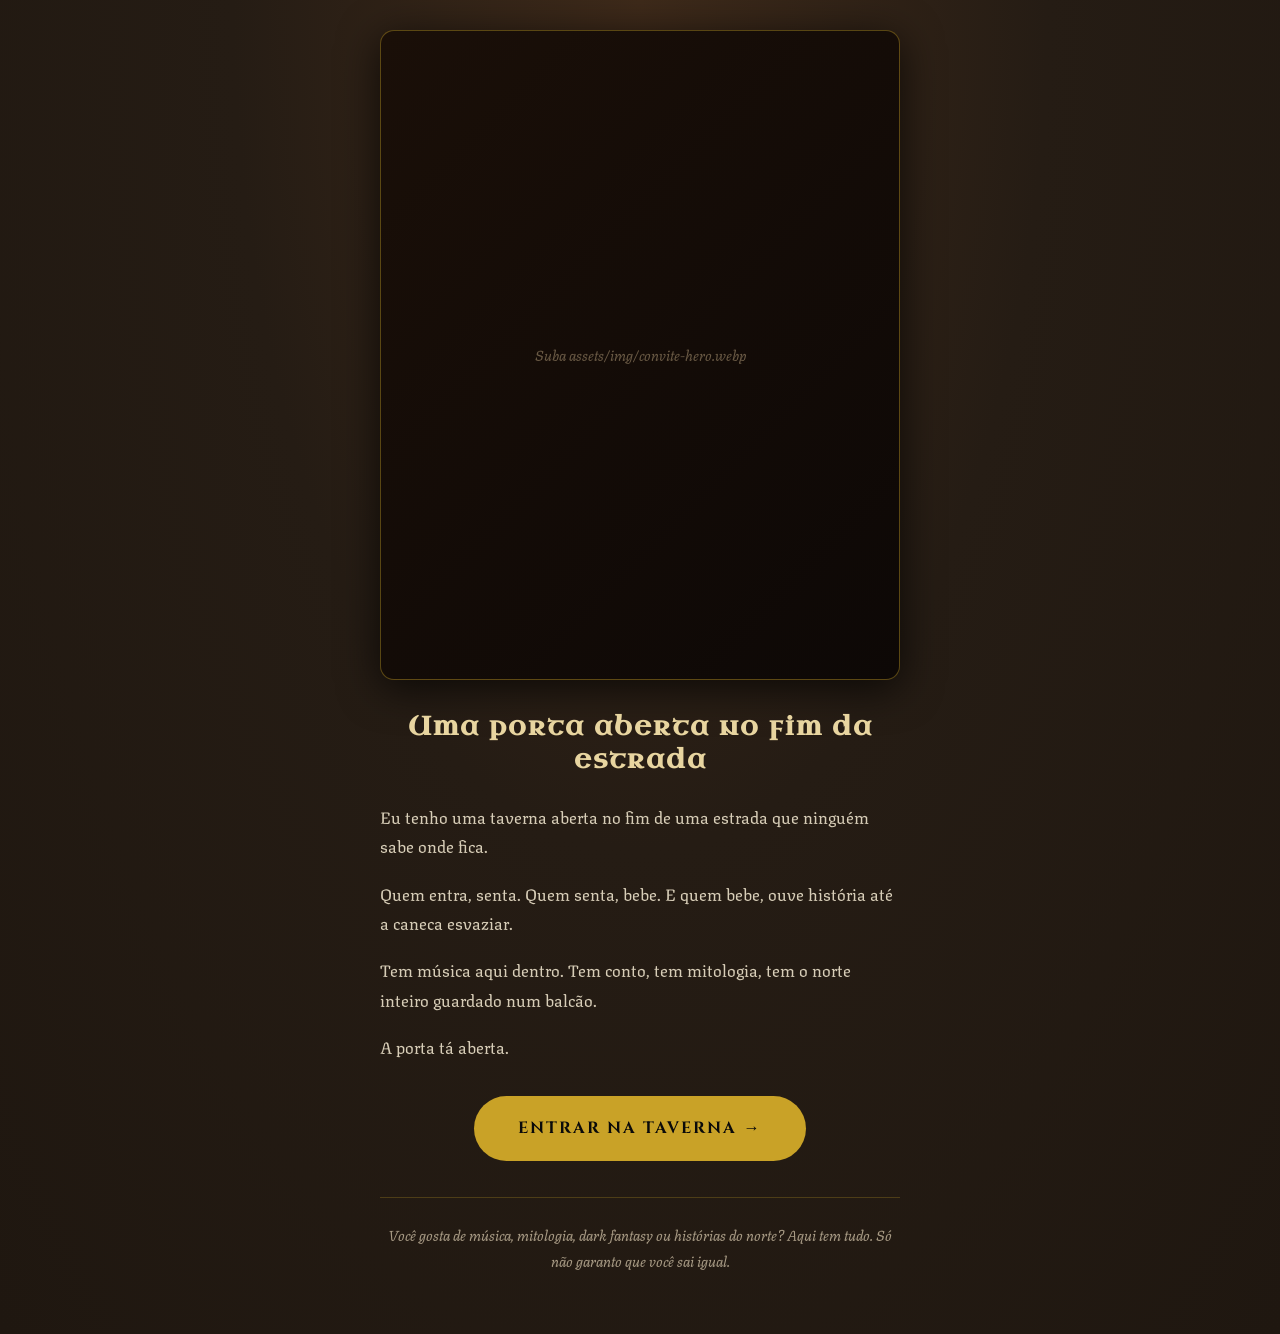
==== convite.html @ 56ba2ff3 "Convite: landing page para redirecionamento de live" ====
<!DOCTYPE html>
<html lang="pt-BR">
<head>
<meta charset="UTF-8">
<meta name="viewport" content="width=device-width, initial-scale=1.0">
<meta name="theme-color" content="#1a1410">
<title>Convite — Taverna Fenrir</title>
<meta name="description" content="Uma taverna aberta no fim de uma estrada que ninguém sabe onde fica.">
<link rel="preconnect" href="https://fonts.googleapis.com">
<link rel="preconnect" href="https://fonts.gstatic.com" crossorigin>
<link href="https://fonts.googleapis.com/css2?family=Cinzel:wght@400;700&family=Uncial+Antiqua&family=Texturina:ital,wght@0,400;0,500;1,400&display=swap" rel="stylesheet">
<style>
* { margin: 0; padding: 0; box-sizing: border-box; }
body {
  background-color: #1f1710;
  background-image: radial-gradient(ellipse at 50% 0%, #3e2a1a 0%, #251c14 45%, #1f1710 100%);
  color: #d8ceb8;
  font-family: 'Texturina', serif;
  font-size: 16px;
  line-height: 1.8;
  min-height: 100vh;
  padding: 30px 20px 60px;
}
.wrap { max-width: 520px; margin: 0 auto; }
.imagem {
  width: 100%;
  border-radius: 14px;
  overflow: hidden;
  margin-bottom: 30px;
  border: 1px solid rgba(201,162,39,.4);
  background: linear-gradient(135deg, #1a0f08, #0d0806);
  box-shadow: 0 8px 40px rgba(0,0,0,.7);
}
.imagem img { width: 100%; display: block; }
.imagem-placeholder {
  aspect-ratio: 4/5;
  display: flex;
  align-items: center;
  justify-content: center;
  color: #6a5a45;
  font-style: italic;
  font-size: .9rem;
  padding: 30px;
  text-align: center;
}
h1 {
  font-family: 'Uncial Antiqua', cursive;
  color: #e8d5a0;
  font-size: 1.6rem;
  letter-spacing: 2px;
  text-align: center;
  margin-bottom: 26px;
  line-height: 1.3;
}
p {
  margin-bottom: 18px;
  font-size: 1.02rem;
}
.cta {
  text-align: center;
  margin: 34px 0 20px;
}
.btn {
  display: inline-block;
  background: #c9a227;
  color: #0a0a0a;
  padding: 18px 44px;
  border: none;
  border-radius: 40px;
  font-family: 'Cinzel', serif;
  font-size: 1.02rem;
  font-weight: 700;
  letter-spacing: 2px;
  text-decoration: none;
  text-transform: uppercase;
  transition: all .3s;
  box-shadow: 0 0 0 0 rgba(201,162,39,.7);
  animation: pulse 2.2s infinite;
}
.btn:hover { background: #d4af37; transform: scale(1.03); }
@keyframes pulse {
  0%,100% { box-shadow: 0 0 0 0 rgba(201,162,39,.7); }
  50% { box-shadow: 0 0 0 18px rgba(201,162,39,0); }
}
.nota {
  margin-top: 36px;
  padding-top: 24px;
  border-top: 1px solid rgba(201,162,39,.25);
  font-size: .9rem;
  color: #a89b85;
  font-style: italic;
  text-align: center;
}
</style>
</head>
<body>
<div class="wrap">

  <div class="imagem">
    <img src="assets/img/convite-hero.webp" alt="Taverna Fenrir" onerror="this.parentElement.innerHTML='<div class=imagem-placeholder>Suba assets/img/convite-hero.webp</div>'">
  </div>

  <h1>Uma porta aberta no fim da estrada</h1>

  <p>Eu tenho uma taverna aberta no fim de uma estrada que ninguém sabe onde fica.</p>

  <p>Quem entra, senta. Quem senta, bebe. E quem bebe, ouve história até a caneca esvaziar.</p>

  <p>Tem música aqui dentro. Tem conto, tem mitologia, tem o norte inteiro guardado num balcão.</p>

  <p>A porta tá aberta.</p>

  <div class="cta">
    <a class="btn" href="index.html">Entrar na Taverna →</a>
  </div>

  <div class="nota">
    Você gosta de música, mitologia, dark fantasy ou histórias do norte? Aqui tem tudo. Só não garanto que você sai igual.
  </div>

</div>
</body>
</html>
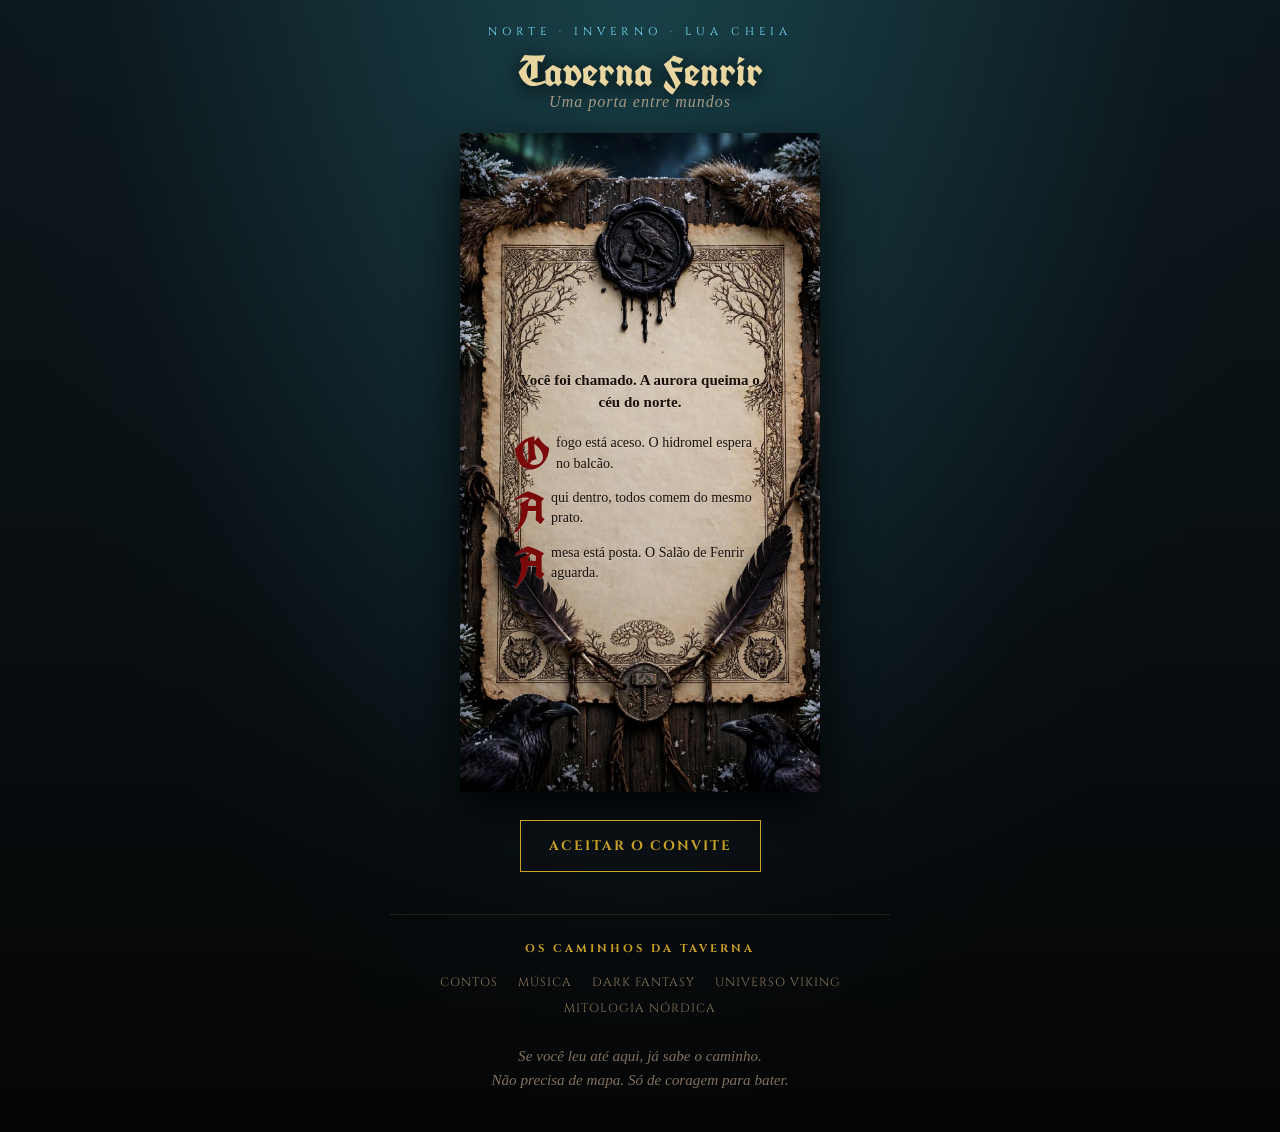
==== commit b9350be9: "Adiciona landing page do convite (v1)" ====
--- a/convite.html
+++ b/convite.html
@@ -3,121 +3,249 @@
 <head>
 <meta charset="UTF-8">
 <meta name="viewport" content="width=device-width, initial-scale=1.0">
-<meta name="theme-color" content="#1a1410">
+<meta name="theme-color" content="#0a1114">
 <title>Convite — Taverna Fenrir</title>
-<meta name="description" content="Uma taverna aberta no fim de uma estrada que ninguém sabe onde fica.">
-<link rel="preconnect" href="https://fonts.googleapis.com">
-<link rel="preconnect" href="https://fonts.gstatic.com" crossorigin>
-<link href="https://fonts.googleapis.com/css2?family=Cinzel:wght@400;700&family=Uncial+Antiqua&family=Texturina:ital,wght@0,400;0,500;1,400&display=swap" rel="stylesheet">
+
+<link href="https://fonts.googleapis.com/css2?family=Cinzel:wght@400;700&family=IM+Fell+English:ital@0;1&family=UnifrakturCook:wght@700&display=swap" rel="stylesheet">
+
 <style>
-* { margin: 0; padding: 0; box-sizing: border-box; }
+* {
+  margin: 0;
+  padding: 0;
+  box-sizing: border-box;
+}
+
 body {
-  background-color: #1f1710;
-  background-image: radial-gradient(ellipse at 50% 0%, #3e2a1a 0%, #251c14 45%, #1f1710 100%);
+  background:
+    radial-gradient(ellipse at 50% -10%, rgba(40,120,120,.4) 0%, transparent 60%),
+    radial-gradient(ellipse at 50% 0%, rgba(20,50,80,.3) 0%, transparent 70%),
+    linear-gradient(to bottom, #0d181c 0%, #0a1114 40%, #050505 100%);
   color: #d8ceb8;
-  font-family: 'Texturina', serif;
-  font-size: 16px;
-  line-height: 1.8;
+  font-family: 'IM Fell English', serif;
   min-height: 100vh;
-  padding: 30px 20px 60px;
-}
-.wrap { max-width: 520px; margin: 0 auto; }
-.imagem {
+  display: flex;
+  flex-direction: column;
+  align-items: center;
+  padding: 24px 12px 40px;
+}
+
+.header-convite {
+  text-align: center;
+  margin-bottom: 22px;
+  max-width: 500px;
   width: 100%;
-  border-radius: 14px;
-  overflow: hidden;
-  margin-bottom: 30px;
-  border: 1px solid rgba(201,162,39,.4);
-  background: linear-gradient(135deg, #1a0f08, #0d0806);
-  box-shadow: 0 8px 40px rgba(0,0,0,.7);
-}
-.imagem img { width: 100%; display: block; }
-.imagem-placeholder {
-  aspect-ratio: 4/5;
-  display: flex;
-  align-items: center;
-  justify-content: center;
-  color: #6a5a45;
+}
+
+.header-convite .kicker {
+  font-family: 'Cinzel', serif;
+  color: #7DE2FF;
+  font-size: .7rem;
+  letter-spacing: 5px;
+  text-transform: uppercase;
+  margin-bottom: 12px;
+}
+
+.header-convite h1 {
+  font-family: 'UnifrakturCook', cursive;
+  color: #e8d5a0;
+  font-size: 2.6rem;
+  line-height: 1;
+  text-shadow: 0 4px 20px rgba(0,0,0,.9);
+}
+
+.header-convite .subtitulo {
+  font-size: 1rem;
+  color: #a89b85;
   font-style: italic;
-  font-size: .9rem;
-  padding: 30px;
+  letter-spacing: 1px;
+}
+
+/* PERGAMINHO */
+.pergaminho-card {
+  position: relative;
+  width: 360px;
+  height: 659px;
+  flex: 0 0 auto;
+
+  background-image: url('assets/img/convite-pergaminho.webp');
+  background-size: 100% 100%;
+  background-position: center;
+  background-repeat: no-repeat;
+
+  border-radius: 4px;
+  box-shadow: 0 20px 50px rgba(0,0,0,.9);
+  margin-bottom: 28px;
+}
+
+/* AREA DE TEXTO */
+.caixa-texto {
+  position: absolute;
+  top: 36%;
+  left: 15%; /* Largura ajustada para não vazar */
+  right: 15%; 
+  bottom: 28%;
+
+  display: flex;
+  flex-direction: column;
+  justify-content: flex-start;
+
+  color: #18100a;
+  font-size: 14px;
+  line-height: 1.45;
+}
+
+.caixa-texto p {
+  margin: 0 0 14px;
+  text-shadow: 0 1px 0 rgba(255,255,255,.25);
+  
+  /* A MÁGICA ACONTECE AQUI */
+  text-align: left; /* Alinha à esquerda para a letra colar no texto */
+}
+
+.caixa-texto p:first-child {
+  font-weight: 700;
+  font-size: 15px;
+  text-align: center; /* Mantém só o primeiro centralizado para impacto */
+  margin-bottom: 20px;
+}
+
+/* A CAPITULAR MAGNÉTICA */
+.capitular {
+  font-family: 'UnifrakturCook', cursive;
+  font-size: 2.8rem;
+  color: #7a0a0a; 
+  float: left; /* Faz o texto abraçar a letra */
+  line-height: 0.7; 
+  margin-right: 6px; /* Espaço entre a letra e a palavra */
+  margin-top: 5px;
+}
+
+.cta-container {
   text-align: center;
-}
-h1 {
-  font-family: 'Uncial Antiqua', cursive;
-  color: #e8d5a0;
-  font-size: 1.6rem;
-  letter-spacing: 2px;
-  text-align: center;
-  margin-bottom: 26px;
-  line-height: 1.3;
-}
-p {
-  margin-bottom: 18px;
-  font-size: 1.02rem;
-}
-.cta {
-  text-align: center;
-  margin: 34px 0 20px;
-}
+  width: 100%;
+  margin-bottom: 42px;
+}
+
 .btn {
   display: inline-block;
+  background: rgba(10,15,20,.6);
+  color: #c9a227;
+  border: 1px solid #c9a227;
+  padding: 16px 28px;
+  font-family: 'Cinzel', serif;
+  font-size: .85rem;
+  font-weight: 700;
+  letter-spacing: 2px;
+  text-transform: uppercase;
+  text-decoration: none;
+  backdrop-filter: blur(4px);
+  transition: all .3s;
+}
+
+.btn:hover {
   background: #c9a227;
   color: #0a0a0a;
-  padding: 18px 44px;
-  border: none;
-  border-radius: 40px;
-  font-family: 'Cinzel', serif;
-  font-size: 1.02rem;
-  font-weight: 700;
-  letter-spacing: 2px;
-  text-decoration: none;
-  text-transform: uppercase;
-  transition: all .3s;
-  box-shadow: 0 0 0 0 rgba(201,162,39,.7);
-  animation: pulse 2.2s infinite;
-}
-.btn:hover { background: #d4af37; transform: scale(1.03); }
-@keyframes pulse {
-  0%,100% { box-shadow: 0 0 0 0 rgba(201,162,39,.7); }
-  50% { box-shadow: 0 0 0 18px rgba(201,162,39,0); }
-}
-.nota {
-  margin-top: 36px;
-  padding-top: 24px;
-  border-top: 1px solid rgba(201,162,39,.25);
-  font-size: .9rem;
-  color: #a89b85;
+  box-shadow: 0 0 25px rgba(201,162,39,.4);
+}
+
+.rodape {
+  max-width: 500px;
+  width: 100%;
+  border-top: 1px solid rgba(201,162,39,.15);
+  padding-top: 26px;
+  display: flex;
+  flex-direction: column;
+  align-items: center;
+}
+
+.rodape h4 {
+  font-family: 'Cinzel', serif;
+  color: #c9a227;
+  letter-spacing: 3px;
+  margin-bottom: 18px;
+  font-size: .7rem;
+  text-transform: uppercase;
+}
+
+.pilares ul {
+  list-style: none;
+  display: flex;
+  flex-wrap: wrap;
+  justify-content: center;
+  gap: 10px 20px;
+  margin-bottom: 28px;
+}
+
+.pilares li {
+  font-family: 'Cinzel', serif;
+  font-size: .75rem;
+  color: #8a765b;
+  letter-spacing: 1px;
+  text-transform: uppercase;
+}
+
+.nota-final {
+  text-align: center;
   font-style: italic;
-  text-align: center;
+  font-size: .95rem;
+  color: #81715e;
+  line-height: 1.6;
+}
+
+/* AJUSTE PARA TELAS ESTREITAS */
+@media (max-width: 384px) {
+  .pergaminho-card {
+    transform: scale(.92);
+    transform-origin: top center;
+    margin-bottom: -25px;
+  }
+
+  .header-convite h1 {
+    font-size: 2.3rem;
+  }
 }
 </style>
 </head>
+
 <body>
-<div class="wrap">
-
-  <div class="imagem">
-    <img src="assets/img/convite-hero.webp" alt="Taverna Fenrir" onerror="this.parentElement.innerHTML='<div class=imagem-placeholder>Suba assets/img/convite-hero.webp</div>'">
+
+<header class="header-convite">
+  <div class="kicker">Norte · Inverno · Lua Cheia</div>
+  <h1>Taverna Fenrir</h1>
+  <div class="subtitulo">Uma porta entre mundos</div>
+</header>
+
+<main class="pergaminho-card" aria-label="Convite em pergaminho">
+  <div class="caixa-texto">
+    <p>Você foi chamado. A aurora queima o céu do norte.</p>
+    <p><span class="capitular">O</span> fogo está aceso. O hidromel espera no balcão.</p>
+    <p><span class="capitular">A</span>qui dentro, todos comem do mesmo prato.</p>
+    <p><span class="capitular">A</span> mesa está posta. O Salão de Fenrir aguarda.</p>
   </div>
-
-  <h1>Uma porta aberta no fim da estrada</h1>
-
-  <p>Eu tenho uma taverna aberta no fim de uma estrada que ninguém sabe onde fica.</p>
-
-  <p>Quem entra, senta. Quem senta, bebe. E quem bebe, ouve história até a caneca esvaziar.</p>
-
-  <p>Tem música aqui dentro. Tem conto, tem mitologia, tem o norte inteiro guardado num balcão.</p>
-
-  <p>A porta tá aberta.</p>
-
-  <div class="cta">
-    <a class="btn" href="index.html">Entrar na Taverna →</a>
+</main>
+
+<div class="cta-container">
+  <a class="btn" href="index.html">Aceitar o Convite</a>
+</div>
+
+<footer class="rodape">
+  <h4>Os caminhos da Taverna</h4>
+
+  <div class="pilares">
+    <ul>
+      <li>Contos</li>
+      <li>Música</li>
+      <li>Dark Fantasy</li>
+      <li>Universo Viking</li>
+      <li>Mitologia Nórdica</li>
+    </ul>
   </div>
 
-  <div class="nota">
-    Você gosta de música, mitologia, dark fantasy ou histórias do norte? Aqui tem tudo. Só não garanto que você sai igual.
+  <div class="nota-final">
+    Se você leu até aqui, já sabe o caminho.<br>
+    Não precisa de mapa. Só de coragem para bater.
   </div>
-
-</div>
+</footer>
+
 </body>
 </html>
